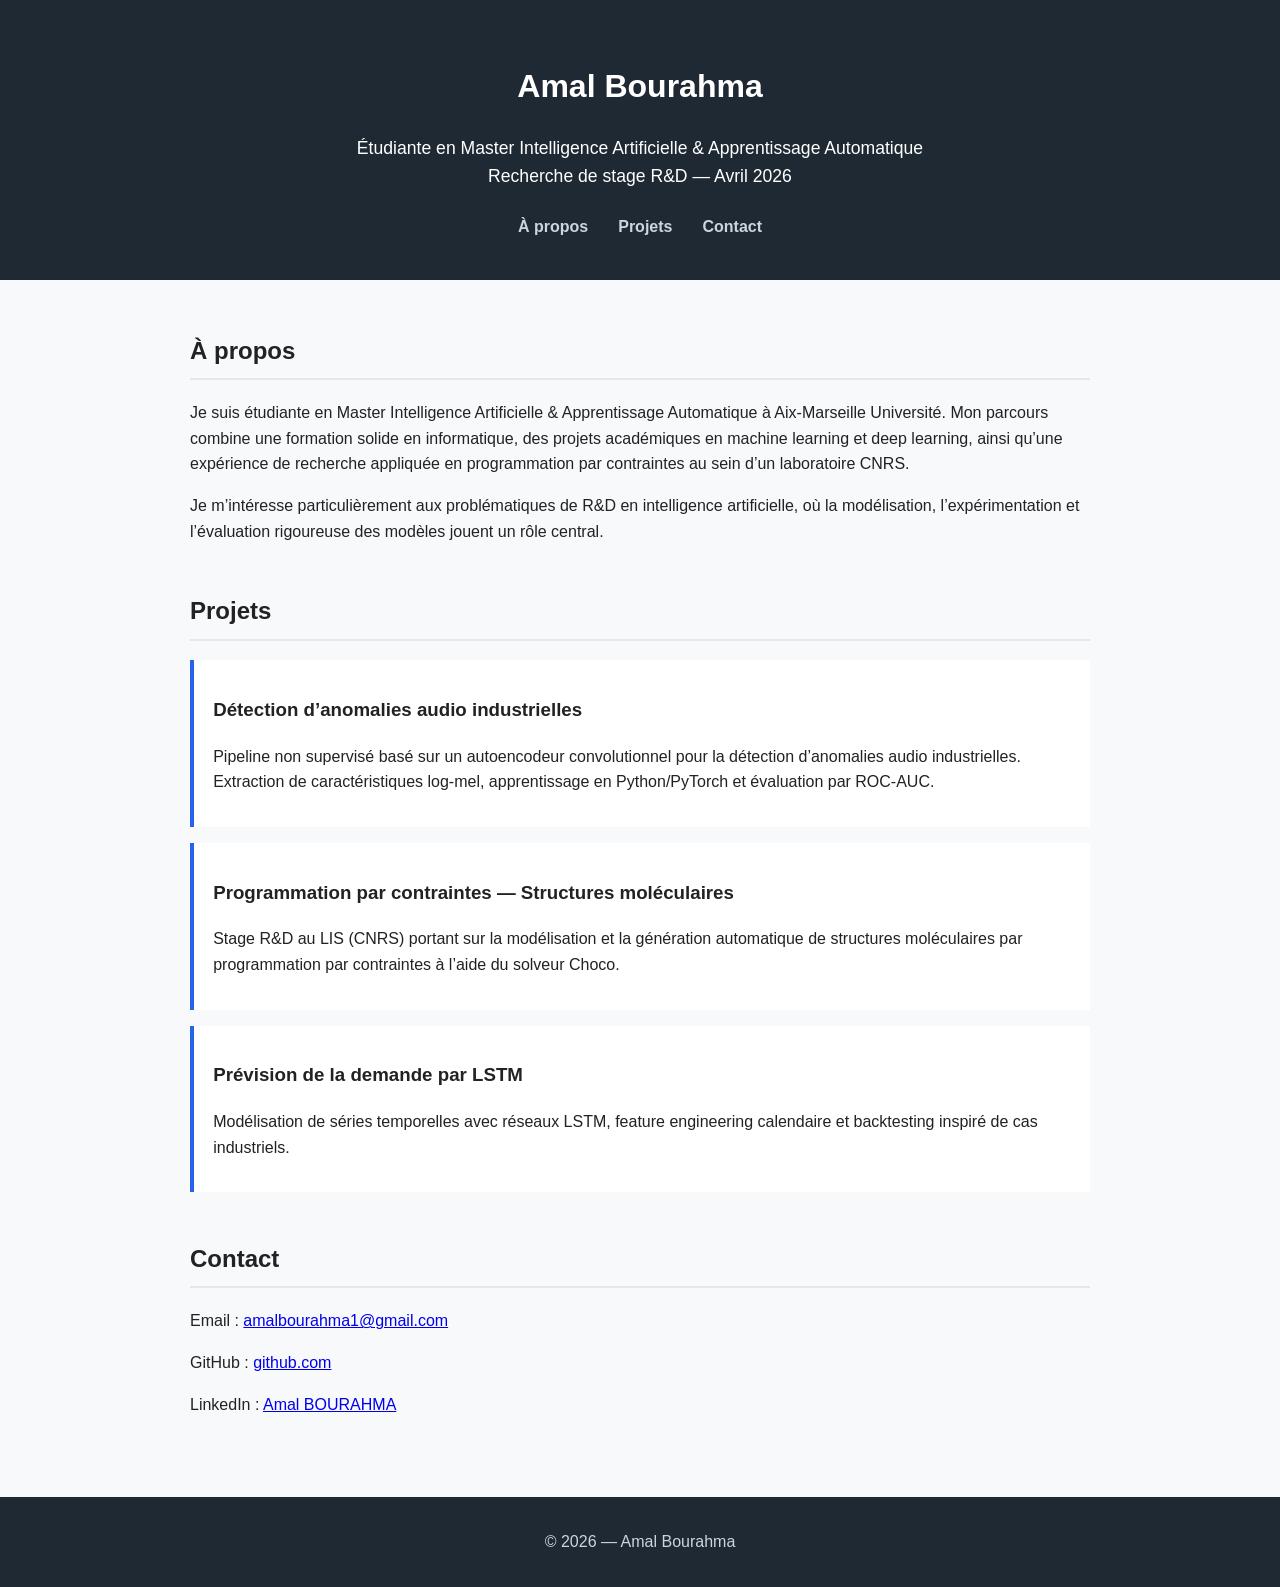
==== index.html @ f8d519c1 "s" ====
<!DOCTYPE html>
<html lang="fr">
<head>
  <meta charset="UTF-8">
  <title>Amal Bourahma — Portfolio IA</title>
  <meta name="viewport" content="width=device-width, initial-scale=1.0">
  <meta name="description" content="Portfolio IA — Machine Learning, Deep Learning, R&D">
  <link rel="stylesheet" href="style.css">
</head>

<body>
  <header>
    <h1>Amal Bourahma</h1>
    <p class="subtitle">
      Étudiante en Master Intelligence Artificielle & Apprentissage Automatique  
      <br>Recherche de stage R&D — Avril 2026
    </p>
    <nav>
      <a href="#about">À propos</a>
      <a href="#projects">Projets</a>
      <a href="#contact">Contact</a>
    </nav>
  </header>

  <main>
    <section id="about">
      <h2>À propos</h2>
      <p>
        Je suis étudiante en Master Intelligence Artificielle & Apprentissage Automatique à
        Aix-Marseille Université. Mon parcours combine une formation solide en informatique,
        des projets académiques en machine learning et deep learning, ainsi qu’une expérience
        de recherche appliquée en programmation par contraintes au sein d’un laboratoire CNRS.
      </p>
      <p>
        Je m’intéresse particulièrement aux problématiques de R&D en intelligence artificielle,
        où la modélisation, l’expérimentation et l’évaluation rigoureuse des modèles jouent un
        rôle central.
      </p>
    </section>

    <section id="projects">
      <h2>Projets</h2>

      <div class="project">
        <h3>Détection d’anomalies audio industrielles</h3>
        <p>
          Pipeline non supervisé basé sur un autoencodeur convolutionnel pour la détection
          d’anomalies audio industrielles. Extraction de caractéristiques log-mel,
          apprentissage en Python/PyTorch et évaluation par ROC-AUC.
        </p>
      </div>

      <div class="project">
        <h3>Programmation par contraintes — Structures moléculaires</h3>
        <p>
          Stage R&D au LIS (CNRS) portant sur la modélisation et la génération automatique
          de structures moléculaires par programmation par contraintes à l’aide du solveur Choco.
        </p>
      </div>

      <div class="project">
        <h3>Prévision de la demande par LSTM</h3>
        <p>
          Modélisation de séries temporelles avec réseaux LSTM, feature engineering calendaire
          et backtesting inspiré de cas industriels.
        </p>
      </div>
    </section>

    <section id="contact">
      <h2>Contact</h2>
      <p>Email : <a href="mailto:amalbourahma1@gmail.com">amalbourahma1@gmail.com</a></p>
      <p>GitHub : <a href="https://github.com/amalbrhm" target="_blank">github.com</a></p>
      <p>LinkedIn : <a href="https://www.linkedin.com/in/amal-b-8b94b9207/" target="_blank">Amal BOURAHMA</a></p>
    </section>
  </main>

  <footer>
    <p>© 2026 — Amal Bourahma</p>
  </footer>
</body>
</html>
---- style.css ----
body {
  font-family: Arial, Helvetica, sans-serif;
  margin: 0;
  background-color: #f8f9fb;
  color: #222;
  line-height: 1.6;
}

header {
  background-color: #1f2933;
  color: white;
  padding: 2.5rem 1rem;
  text-align: center;
}

.subtitle {
  font-size: 1.1rem;
  margin-top: 0.5rem;
}

nav {
  margin-top: 1.5rem;
}

nav a {
  color: #cbd5e1;
  margin: 0 0.8rem;
  text-decoration: none;
  font-weight: bold;
}

nav a:hover {
  color: white;
}

main {
  max-width: 900px;
  margin: auto;
  padding: 2rem 1rem;
}

section {
  margin-bottom: 3rem;
}

h2 {
  border-bottom: 2px solid #e5e7eb;
  padding-bottom: 0.5rem;
}

.project {
  background: white;
  padding: 1rem 1.2rem;
  margin-top: 1rem;
  border-left: 4px solid #2563eb;
}

footer {
  background-color: #1f2933;
  color: #cbd5e1;
  text-align: center;
  padding: 1rem;
}
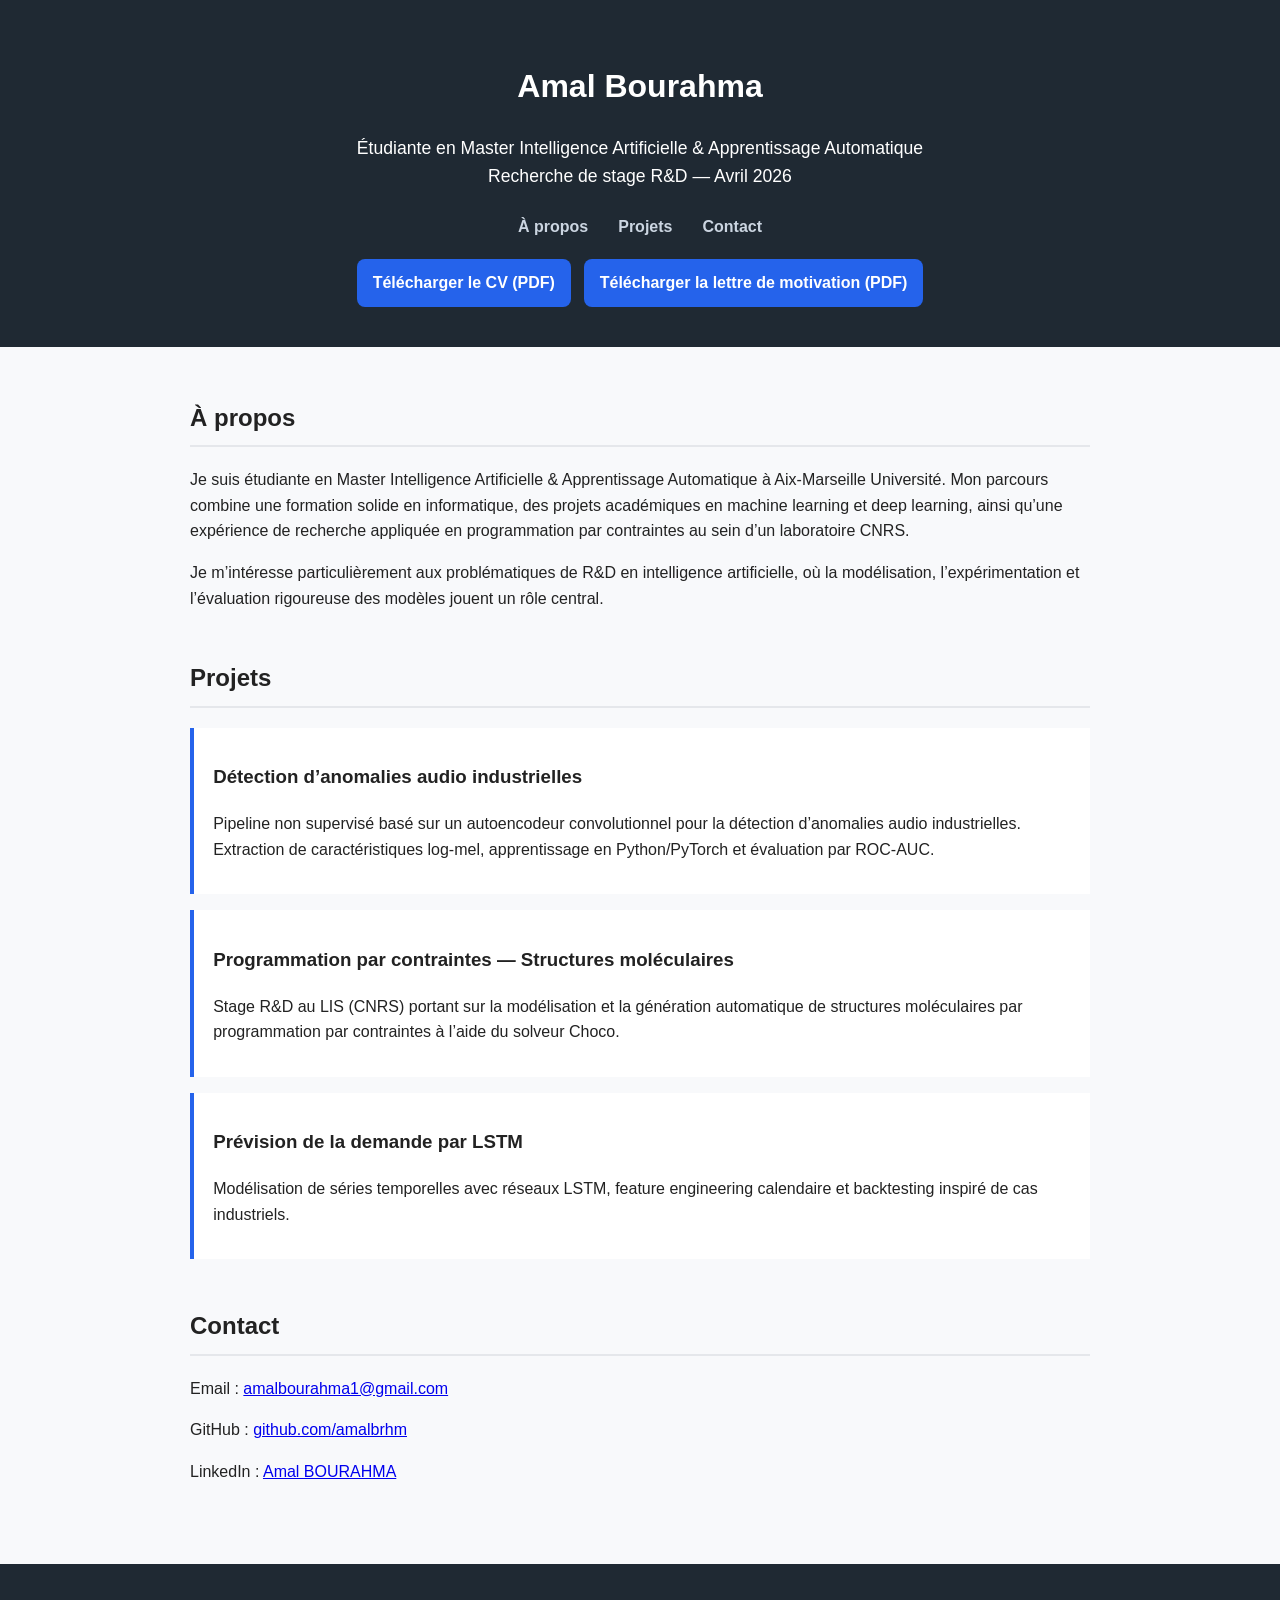
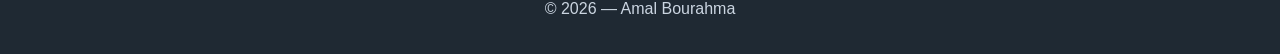
==== commit f7de6245: "commit 3" ====
--- a/index.html
+++ b/index.html
@@ -10,17 +10,28 @@
 
 <body>
   <header>
-    <h1>Amal Bourahma</h1>
-    <p class="subtitle">
-      Étudiante en Master Intelligence Artificielle & Apprentissage Automatique  
-      <br>Recherche de stage R&D — Avril 2026
-    </p>
-    <nav>
-      <a href="#about">À propos</a>
-      <a href="#projects">Projets</a>
-      <a href="#contact">Contact</a>
-    </nav>
-  </header>
+  <h1>Amal Bourahma</h1>
+  <p class="subtitle">
+    Étudiante en Master Intelligence Artificielle & Apprentissage Automatique
+    <br>Recherche de stage R&D — Avril 2026
+  </p>
+
+  <nav>
+    <a href="#about">À propos</a>
+    <a href="#projects">Projets</a>
+    <a href="#contact">Contact</a>
+  </nav>
+
+  <div class="header-buttons">
+    <a class="btn" href="assets/pdf/cv.pdf" target="_blank" rel="noopener">
+      Télécharger le CV (PDF)
+    </a>
+    <a class="btn" href="assets/pdf/lm.pdf" target="_blank" rel="noopener">
+      Télécharger la lettre de motivation (PDF)
+    </a>
+  </div>
+</header>
+
 
   <main>
     <section id="about">
@@ -70,7 +81,7 @@
     <section id="contact">
       <h2>Contact</h2>
       <p>Email : <a href="mailto:amalbourahma1@gmail.com">amalbourahma1@gmail.com</a></p>
-      <p>GitHub : <a href="https://github.com/amalbrhm" target="_blank">github.com</a></p>
+      <p>GitHub : <a href="https://github.com/amalbrhm" target="_blank" rel="noopener">github.com/amalbrhm</a></p>
       <p>LinkedIn : <a href="https://www.linkedin.com/in/amal-b-8b94b9207/" target="_blank">Amal BOURAHMA</a></p>
     </section>
   </main>
--- a/style.css
+++ b/style.css
@@ -61,3 +61,27 @@
   text-align: center;
   padding: 1rem;
 }
+.links {
+  margin-top: 1.2rem;
+}
+
+.btn {
+  display: inline-block;
+  padding: 0.7rem 1rem;
+  border-radius: 8px;
+  background: #2563eb;
+  color: white;
+  text-decoration: none;
+  font-weight: bold;
+}
+
+.btn:hover {
+  opacity: 0.9;
+}
+.header-buttons {
+  margin-top: 1.2rem;
+  display: flex;
+  gap: 0.8rem;
+  justify-content: center;
+  flex-wrap: wrap;
+}
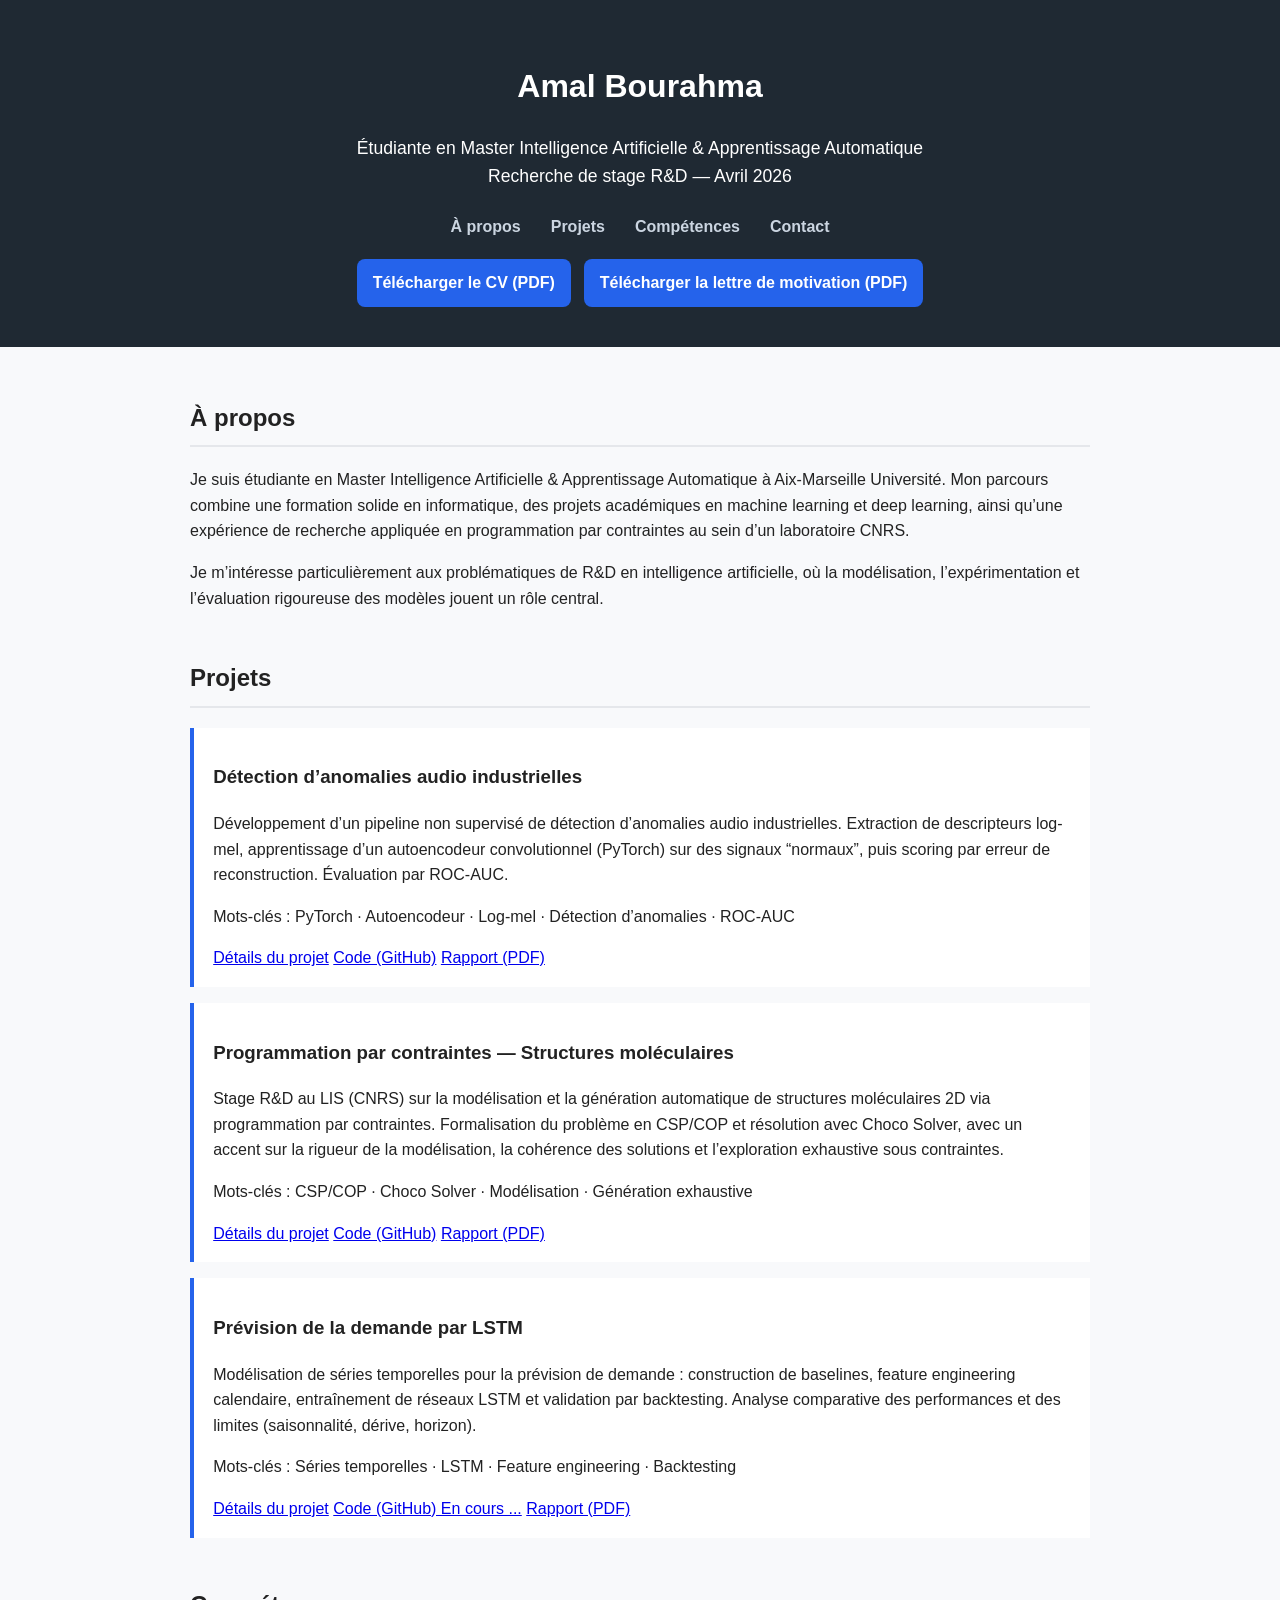
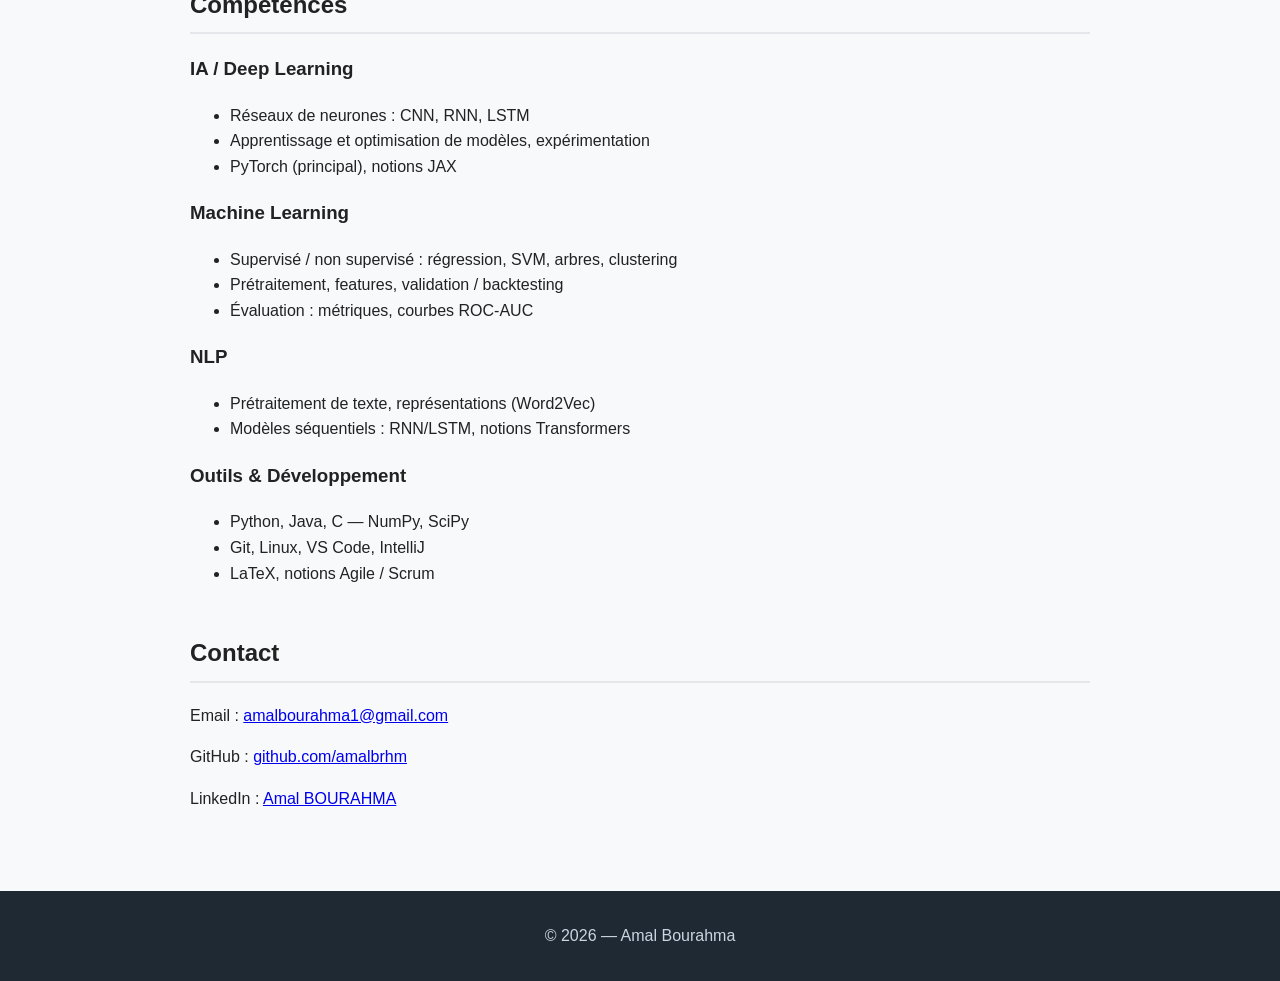
==== commit 214b7e53: "links" ====
--- a/index.html
+++ b/index.html
@@ -19,14 +19,16 @@
   <nav>
     <a href="#about">À propos</a>
     <a href="#projects">Projets</a>
+    <a href="#skills">Compétences</a>
+
     <a href="#contact">Contact</a>
   </nav>
 
   <div class="header-buttons">
-    <a class="btn" href="assets/pdf/cv.pdf" target="_blank" rel="noopener">
+    <a class="btn" href="assets/pdf/cv_amal_bourahma_stage_ds_dl2026.pdf" target="_blank" rel="noopener">
       Télécharger le CV (PDF)
     </a>
-    <a class="btn" href="assets/pdf/lm.pdf" target="_blank" rel="noopener">
+    <a class="btn" href="assets/pdf/lettre_motivation_amal_bourahma_2026.pdf" target="_blank" rel="noopener">
       Télécharger la lettre de motivation (PDF)
     </a>
   </div>
@@ -55,28 +57,94 @@
       <div class="project">
         <h3>Détection d’anomalies audio industrielles</h3>
         <p>
-          Pipeline non supervisé basé sur un autoencodeur convolutionnel pour la détection
-          d’anomalies audio industrielles. Extraction de caractéristiques log-mel,
-          apprentissage en Python/PyTorch et évaluation par ROC-AUC.
-        </p>
+  Développement d’un pipeline non supervisé de détection d’anomalies audio industrielles.
+  Extraction de descripteurs log-mel, apprentissage d’un autoencodeur convolutionnel (PyTorch)
+  sur des signaux “normaux”, puis scoring par erreur de reconstruction. Évaluation par ROC-AUC.
+</p>
+<p class="tags">Mots-clés : PyTorch · Autoencodeur · Log-mel · Détection d’anomalies · ROC-AUC</p>
+<div class="project-links">
+  <a href="projects/projet_multimodal.html">Détails du projet</a>
+  <a href="https://github.com/amalbrhm/multimodal-anomaly-detection" target="_blank" rel="noopener">Code (GitHub)</a>
+  <a href="https://www.overleaf.com/read/rvcsycgckyxb#dc25bc" target="_blank" rel="noopener">Rapport (PDF)</a>
+</div>
+
       </div>
 
       <div class="project">
         <h3>Programmation par contraintes — Structures moléculaires</h3>
         <p>
-          Stage R&D au LIS (CNRS) portant sur la modélisation et la génération automatique
-          de structures moléculaires par programmation par contraintes à l’aide du solveur Choco.
-        </p>
+  Stage R&D au LIS (CNRS) sur la modélisation et la génération automatique de structures
+  moléculaires 2D via programmation par contraintes. Formalisation du problème en CSP/COP
+  et résolution avec Choco Solver, avec un accent sur la rigueur de la modélisation, la
+  cohérence des solutions et l’exploration exhaustive sous contraintes.
+</p>
+<p class="tags">Mots-clés : CSP/COP · Choco Solver · Modélisation · Génération exhaustive</p>
+<div class="project-links">
+    <a href="projects/projet_csp.html">Détails du projet</a>
+
+  <a href="https://github.com/amalbrhm/BenzAI-f" target="_blank" rel="noopener">Code (GitHub)</a>
+  <a href="https://www.overleaf.com/read/nwcvvfptnrbj#a7da92" target="_blank" rel="noopener">Rapport (PDF)</a>
+</div>
+
       </div>
 
       <div class="project">
         <h3>Prévision de la demande par LSTM</h3>
         <p>
-          Modélisation de séries temporelles avec réseaux LSTM, feature engineering calendaire
-          et backtesting inspiré de cas industriels.
-        </p>
+  Modélisation de séries temporelles pour la prévision de demande : construction de baselines,
+  feature engineering calendaire, entraînement de réseaux LSTM et validation par backtesting.
+  Analyse comparative des performances et des limites (saisonnalité, dérive, horizon).
+</p>
+<p class="tags">Mots-clés : Séries temporelles · LSTM · Feature engineering · Backtesting</p>
+<div class="project-links">
+    <a href="projects/projet_lstm.html">Détails du projet</a>
+
+  <a href="https://github.com/amalbrhm/" target="_blank" rel="noopener">Code (GitHub) En cours ...</a>
+  <a href="https://www.overleaf.com/read/kbtsdfpwsgdy#facf21" target="_blank" rel="noopener">Rapport (PDF)</a>
+</div>
+
       </div>
     </section>
+<section id="skills">
+  <h2>Compétences</h2>
+
+  <div class="skills-grid">
+    <div class="skill-card">
+      <h3>IA / Deep Learning</h3>
+      <ul>
+        <li>Réseaux de neurones : CNN, RNN, LSTM</li>
+        <li>Apprentissage et optimisation de modèles, expérimentation</li>
+        <li>PyTorch (principal), notions JAX</li>
+      </ul>
+    </div>
+
+    <div class="skill-card">
+      <h3>Machine Learning</h3>
+      <ul>
+        <li>Supervisé / non supervisé : régression, SVM, arbres, clustering</li>
+        <li>Prétraitement, features, validation / backtesting</li>
+        <li>Évaluation : métriques, courbes ROC-AUC</li>
+      </ul>
+    </div>
+
+    <div class="skill-card">
+      <h3>NLP</h3>
+      <ul>
+        <li>Prétraitement de texte, représentations (Word2Vec)</li>
+        <li>Modèles séquentiels : RNN/LSTM, notions Transformers</li>
+      </ul>
+    </div>
+
+    <div class="skill-card">
+      <h3>Outils & Développement</h3>
+      <ul>
+        <li>Python, Java, C — NumPy, SciPy</li>
+        <li>Git, Linux, VS Code, IntelliJ</li>
+        <li>LaTeX, notions Agile / Scrum</li>
+      </ul>
+    </div>
+  </div>
+</section>
 
     <section id="contact">
       <h2>Contact</h2>
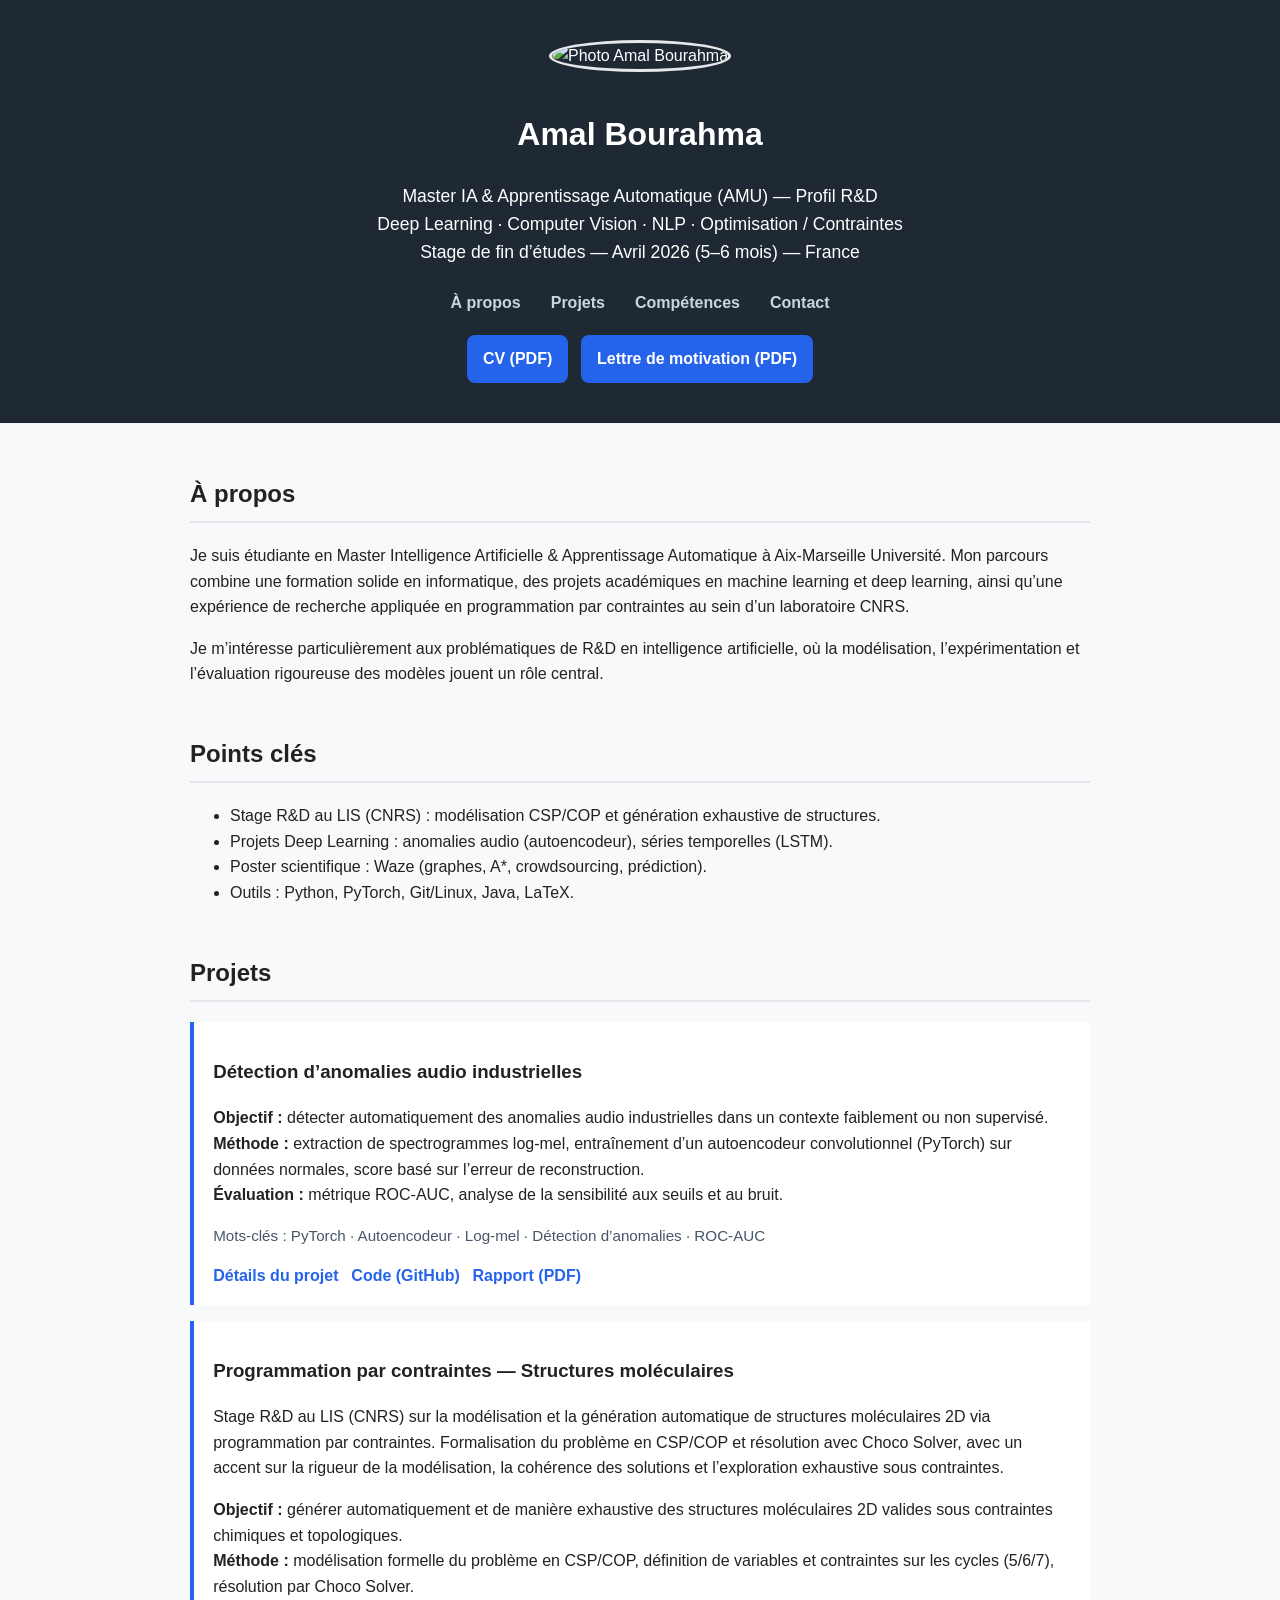
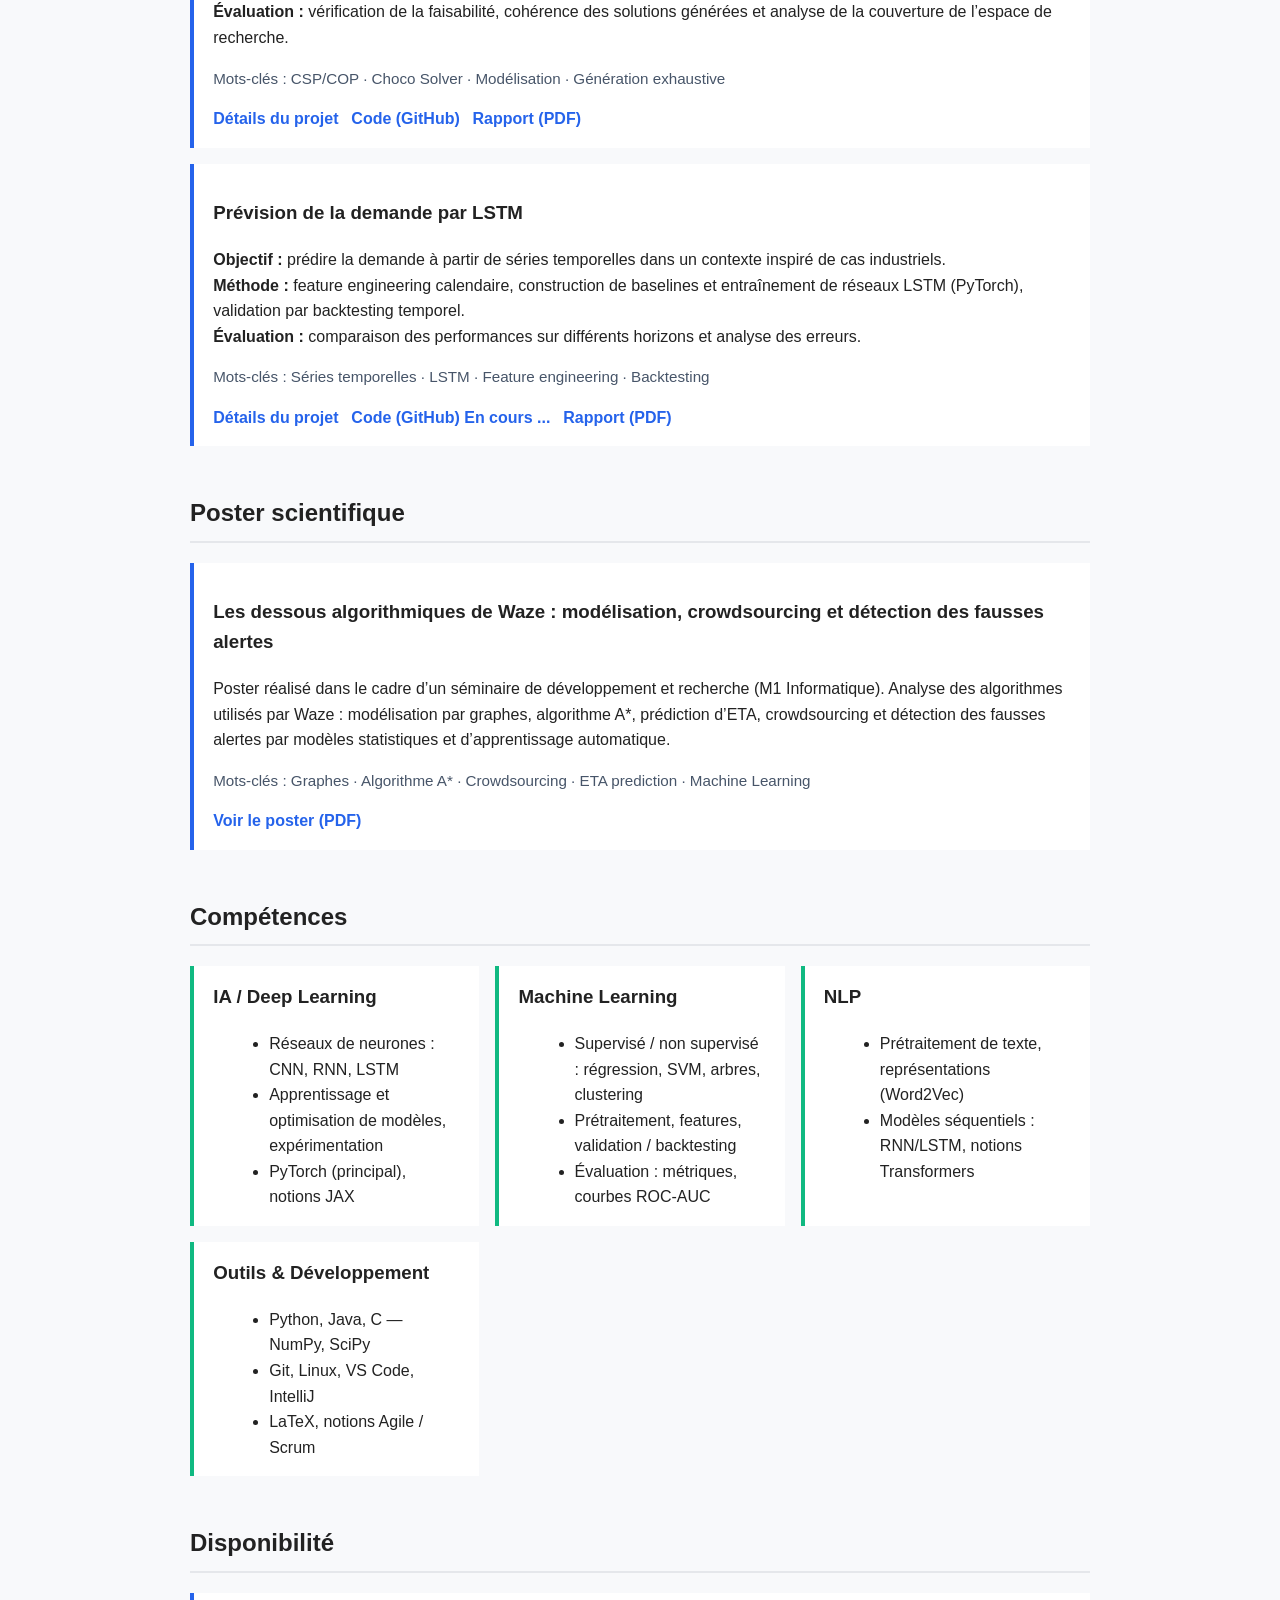
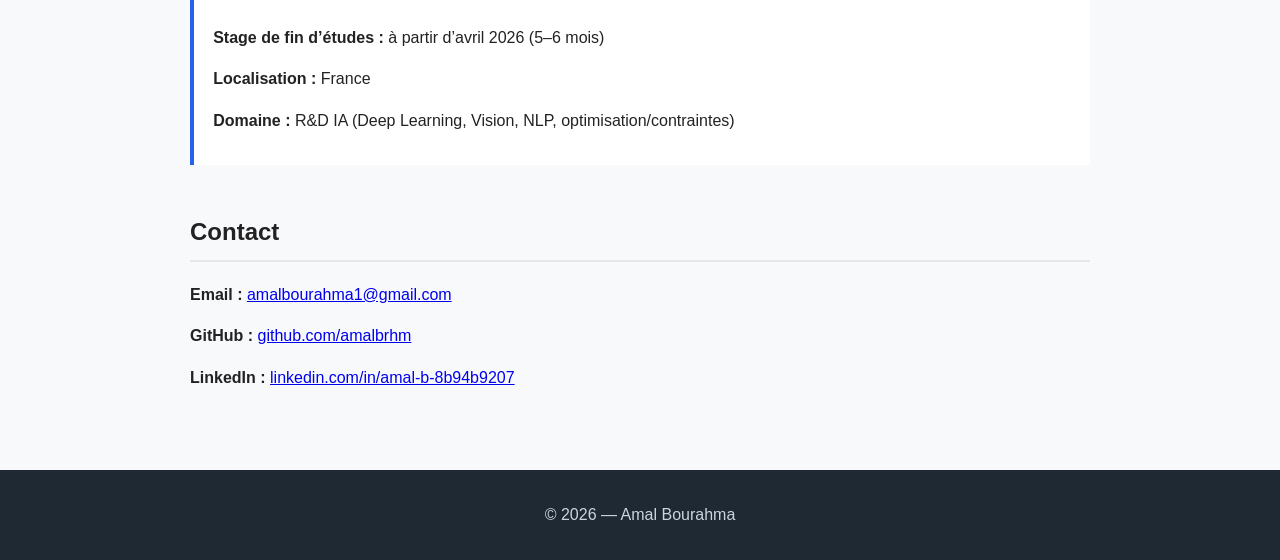
==== commit 952427d8: "cv" ====
--- a/index.html
+++ b/index.html
@@ -9,12 +9,17 @@
 </head>
 
 <body>
-  <header>
+ <header class="header-profile">
+  <img src="assets/images/profil.jpg" alt="Photo Amal Bourahma" class="profile-photo">
+
   <h1>Amal Bourahma</h1>
   <p class="subtitle">
-    Étudiante en Master Intelligence Artificielle & Apprentissage Automatique
-    <br>Recherche de stage R&D — Avril 2026
-  </p>
+  Master IA & Apprentissage Automatique (AMU) — Profil R&D
+  <br>Deep Learning · Computer Vision · NLP · Optimisation / Contraintes
+  <br>Stage de fin d’études — Avril 2026 (5–6 mois) — France
+</p>
+
+
 
   <nav>
     <a href="#about">À propos</a>
@@ -25,12 +30,9 @@
   </nav>
 
   <div class="header-buttons">
-    <a class="btn" href="assets/pdf/cv_amal_bourahma_stage_ds_dl2026.pdf" target="_blank" rel="noopener">
-      Télécharger le CV (PDF)
-    </a>
-    <a class="btn" href="assets/pdf/lettre_motivation_amal_bourahma_2026.pdf" target="_blank" rel="noopener">
-      Télécharger la lettre de motivation (PDF)
-    </a>
+    <a class="btn" href="assets/pdf/cv_stage_2026_ds_dl__v4.pdf" target="_blank" rel="noopener">CV (PDF)</a>
+<a class="btn btn-secondary" href="assets/pdf/lm stage 2.pdf" target="_blank" rel="noopener">Lettre de motivation (PDF)</a>
+
   </div>
 </header>
 
@@ -50,6 +52,15 @@
         rôle central.
       </p>
     </section>
+<section id="highlights">
+  <h2>Points clés</h2>
+  <ul class="highlights">
+    <li>Stage R&D au LIS (CNRS) : modélisation CSP/COP et génération exhaustive de structures.</li>
+    <li>Projets Deep Learning : anomalies audio (autoencodeur), séries temporelles (LSTM).</li>
+    <li>Poster scientifique : Waze (graphes, A*, crowdsourcing, prédiction).</li>
+    <li>Outils : Python, PyTorch, Git/Linux, Java, LaTeX.</li>
+  </ul>
+</section>
 
     <section id="projects">
       <h2>Projets</h2>
@@ -57,15 +68,22 @@
       <div class="project">
         <h3>Détection d’anomalies audio industrielles</h3>
         <p>
-  Développement d’un pipeline non supervisé de détection d’anomalies audio industrielles.
-  Extraction de descripteurs log-mel, apprentissage d’un autoencodeur convolutionnel (PyTorch)
-  sur des signaux “normaux”, puis scoring par erreur de reconstruction. Évaluation par ROC-AUC.
-</p>
+  <strong>Objectif :</strong> détecter automatiquement des anomalies audio industrielles
+  dans un contexte faiblement ou non supervisé.<br>
+
+  <strong>Méthode :</strong> extraction de spectrogrammes log-mel, entraînement d’un
+  autoencodeur convolutionnel (PyTorch) sur données normales, score basé sur l’erreur
+  de reconstruction.<br>
+
+  <strong>Évaluation :</strong> métrique ROC-AUC, analyse de la sensibilité aux seuils
+  et au bruit.
+</p>
+
 <p class="tags">Mots-clés : PyTorch · Autoencodeur · Log-mel · Détection d’anomalies · ROC-AUC</p>
 <div class="project-links">
   <a href="projects/projet_multimodal.html">Détails du projet</a>
   <a href="https://github.com/amalbrhm/multimodal-anomaly-detection" target="_blank" rel="noopener">Code (GitHub)</a>
-  <a href="https://www.overleaf.com/read/rvcsycgckyxb#dc25bc" target="_blank" rel="noopener">Rapport (PDF)</a>
+  <a href="https://drive.google.com/file/d/1KlZBvgVR-1ZFK914daSzmTL-jsqXUSq6/view?usp=sharing" target="_blank" rel="noopener">Rapport (PDF)</a>
 </div>
 
       </div>
@@ -77,13 +95,23 @@
   moléculaires 2D via programmation par contraintes. Formalisation du problème en CSP/COP
   et résolution avec Choco Solver, avec un accent sur la rigueur de la modélisation, la
   cohérence des solutions et l’exploration exhaustive sous contraintes.
-</p>
+</p><p>
+  <strong>Objectif :</strong> générer automatiquement et de manière exhaustive des
+  structures moléculaires 2D valides sous contraintes chimiques et topologiques.<br>
+
+  <strong>Méthode :</strong> modélisation formelle du problème en CSP/COP, définition
+  de variables et contraintes sur les cycles (5/6/7), résolution par Choco Solver.<br>
+
+  <strong>Évaluation :</strong> vérification de la faisabilité, cohérence des solutions
+  générées et analyse de la couverture de l’espace de recherche.
+</p>
+
 <p class="tags">Mots-clés : CSP/COP · Choco Solver · Modélisation · Génération exhaustive</p>
 <div class="project-links">
     <a href="projects/projet_csp.html">Détails du projet</a>
 
   <a href="https://github.com/amalbrhm/BenzAI-f" target="_blank" rel="noopener">Code (GitHub)</a>
-  <a href="https://www.overleaf.com/read/nwcvvfptnrbj#a7da92" target="_blank" rel="noopener">Rapport (PDF)</a>
+  <a href="https://drive.google.com/file/d/1UQs96694G3Wn0slqz9IeNoIM0jZjHAMF/view?usp=sharing" target="_blank" rel="noopener">Rapport (PDF)</a>
 </div>
 
       </div>
@@ -91,20 +119,54 @@
       <div class="project">
         <h3>Prévision de la demande par LSTM</h3>
         <p>
-  Modélisation de séries temporelles pour la prévision de demande : construction de baselines,
-  feature engineering calendaire, entraînement de réseaux LSTM et validation par backtesting.
-  Analyse comparative des performances et des limites (saisonnalité, dérive, horizon).
-</p>
+  <strong>Objectif :</strong> prédire la demande à partir de séries temporelles dans un
+  contexte inspiré de cas industriels.<br>
+
+  <strong>Méthode :</strong> feature engineering calendaire, construction de baselines
+  et entraînement de réseaux LSTM (PyTorch), validation par backtesting temporel.<br>
+
+  <strong>Évaluation :</strong> comparaison des performances sur différents horizons
+  et analyse des erreurs.
+</p>
+
 <p class="tags">Mots-clés : Séries temporelles · LSTM · Feature engineering · Backtesting</p>
 <div class="project-links">
     <a href="projects/projet_lstm.html">Détails du projet</a>
 
   <a href="https://github.com/amalbrhm/" target="_blank" rel="noopener">Code (GitHub) En cours ...</a>
-  <a href="https://www.overleaf.com/read/kbtsdfpwsgdy#facf21" target="_blank" rel="noopener">Rapport (PDF)</a>
+  <a href="https://drive.google.com/file/d/15ZRWC5jr1GNd46L-eH561kUl7MY73rgl/view?usp=sharing" target="_blank" rel="noopener">Rapport (PDF)</a>
 </div>
 
       </div>
     </section>
+
+    <section id="poster">
+  <h2>Poster scientifique</h2>
+
+  <div class="project">
+    <h3>
+      Les dessous algorithmiques de Waze : modélisation, crowdsourcing et détection des fausses alertes
+    </h3>
+
+    <p>
+      Poster réalisé dans le cadre d’un séminaire de développement et recherche (M1 Informatique).
+      Analyse des algorithmes utilisés par Waze : modélisation par graphes, algorithme A*,
+      prédiction d’ETA, crowdsourcing et détection des fausses alertes par modèles statistiques
+      et d’apprentissage automatique.
+    </p>
+
+    <p class="tags">
+      Mots-clés : Graphes · Algorithme A* · Crowdsourcing · ETA prediction · Machine Learning
+    </p>
+
+    <div class="project-links">
+      <a href="https://drive.google.com/file/d/1ioYHFy93BedZ5NgJM9hEmuN_VBteUSVt/view?usp=sharing" target="_blank" rel="noopener">
+        Voir le poster (PDF)
+      </a>
+    </div>
+  </div>
+</section>
+
 <section id="skills">
   <h2>Compétences</h2>
 
@@ -145,13 +207,22 @@
     </div>
   </div>
 </section>
+<section id="availability">
+  <h2>Disponibilité</h2>
+  <div class="project">
+    <p><strong>Stage de fin d’études :</strong> à partir d’avril 2026 (5–6 mois)</p>
+    <p><strong>Localisation :</strong> France</p>
+    <p><strong>Domaine :</strong> R&D IA (Deep Learning, Vision, NLP, optimisation/contraintes)</p>
+  </div>
+</section>
 
     <section id="contact">
-      <h2>Contact</h2>
-      <p>Email : <a href="mailto:amalbourahma1@gmail.com">amalbourahma1@gmail.com</a></p>
-      <p>GitHub : <a href="https://github.com/amalbrhm" target="_blank" rel="noopener">github.com/amalbrhm</a></p>
-      <p>LinkedIn : <a href="https://www.linkedin.com/in/amal-b-8b94b9207/" target="_blank">Amal BOURAHMA</a></p>
-    </section>
+  <h2>Contact</h2>
+  <p><strong>Email :</strong> <a href="mailto:amalbourahma1@gmail.com">amalbourahma1@gmail.com</a></p>
+  <p><strong>GitHub :</strong> <a href="https://github.com/amalbrhm" target="_blank" rel="noopener">github.com/amalbrhm</a></p>
+  <p><strong>LinkedIn :</strong> <a href="https://www.linkedin.com/in/amal-b-8b94b9207/" target="_blank" rel="noopener">linkedin.com/in/amal-b-8b94b9207</a></p>
+</section>
+
   </main>
 
   <footer>
--- a/style.css
+++ b/style.css
@@ -85,3 +85,57 @@
   justify-content: center;
   flex-wrap: wrap;
 }
+.skills-grid {
+  display: grid;
+  grid-template-columns: repeat(auto-fit, minmax(230px, 1fr));
+  gap: 1rem;
+  margin-top: 1rem;
+}
+
+.skill-card {
+  background: white;
+  padding: 1rem 1.2rem;
+  border-left: 4px solid #10b981;
+}
+
+.skill-card h3 {
+  margin-top: 0;
+}
+
+.skill-card ul {
+  margin: 0.5rem 0 0 1rem;
+}
+
+.tags {
+  margin-top: 0.6rem;
+  color: #475569;
+  font-size: 0.95rem;
+}
+.project-links {
+  margin-top: 0.8rem;
+  display: flex;
+  gap: 0.8rem;
+  flex-wrap: wrap;
+}
+
+.project-links a {
+  text-decoration: none;
+  font-weight: bold;
+  color: #2563eb;
+}
+
+.project-links a:hover {
+  text-decoration: underline;
+}
+.header-profile {
+  text-align: center;
+}
+
+.profile-photo {
+  width: 70px;
+  height: 70px;
+  object-fit: cover;
+  border-radius: 50%;
+  margin-bottom: 1rem;
+  border: 3px solid #e5e7eb;
+}
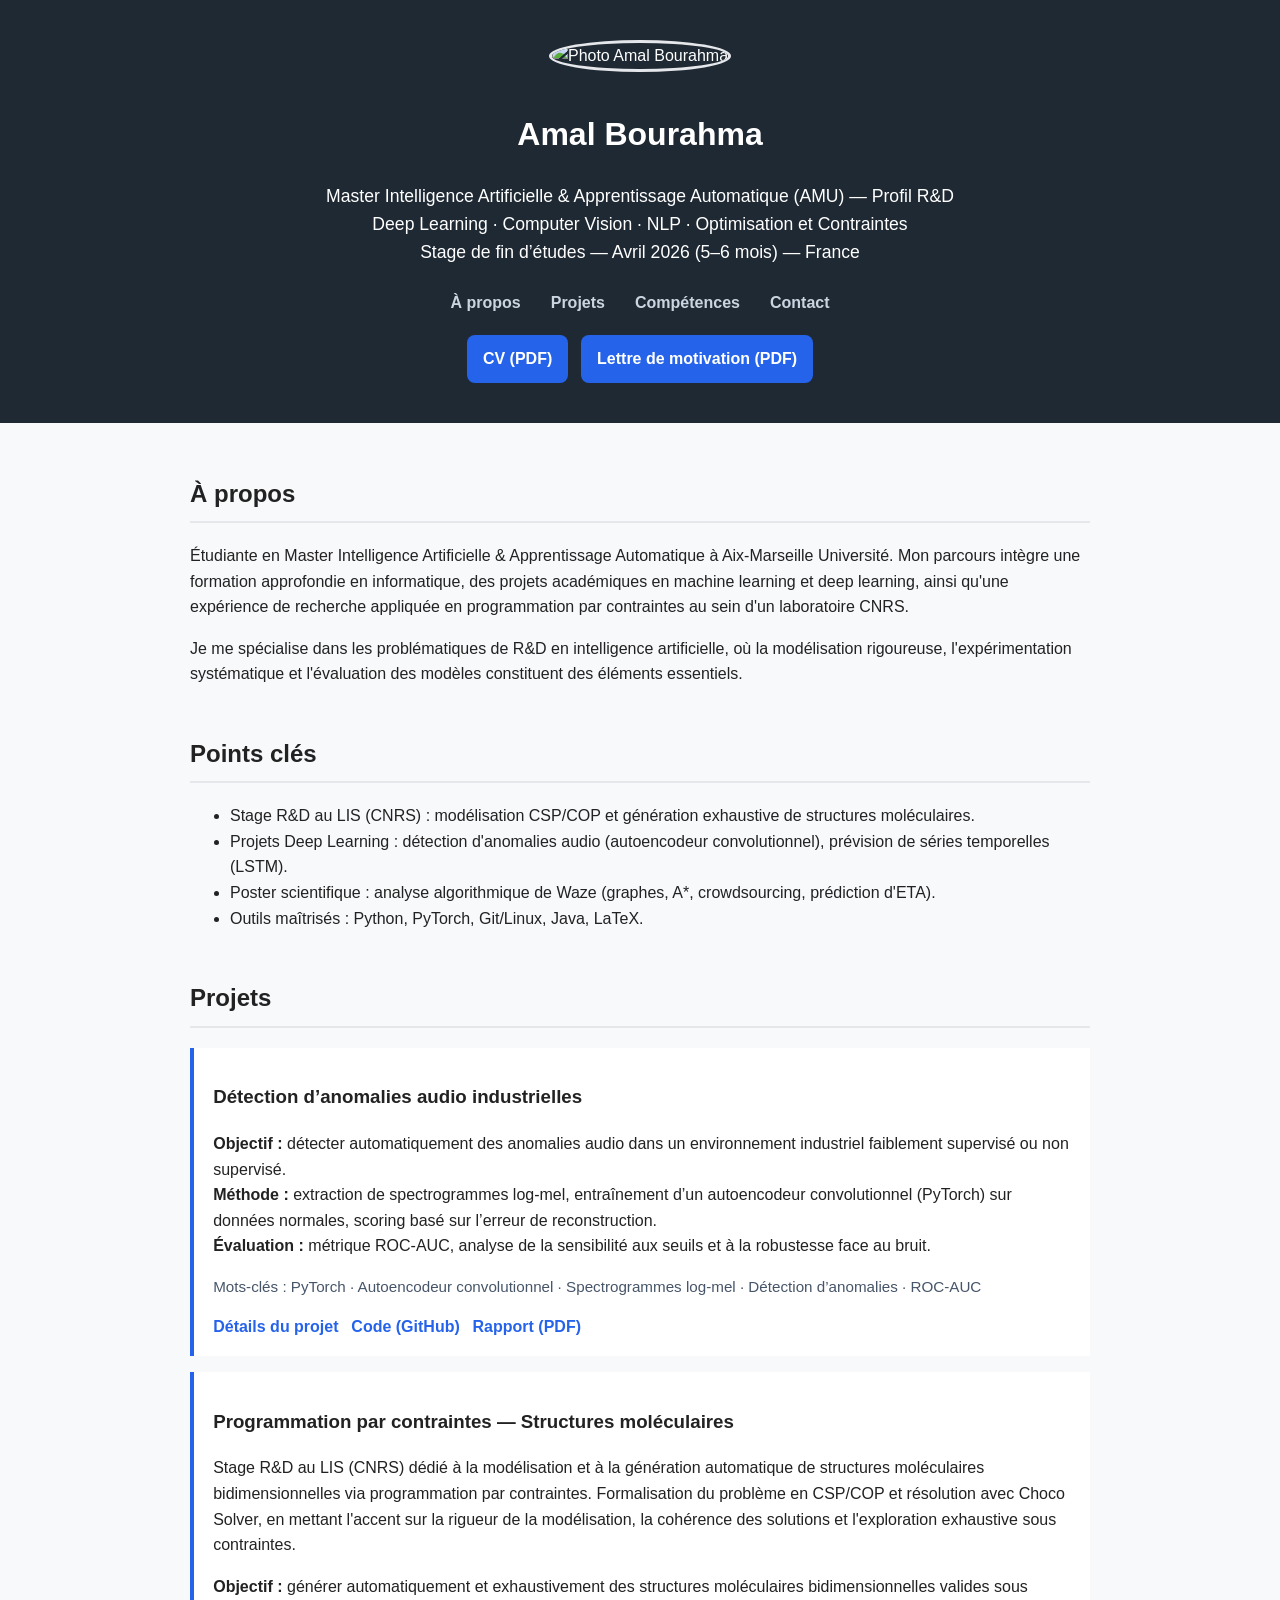
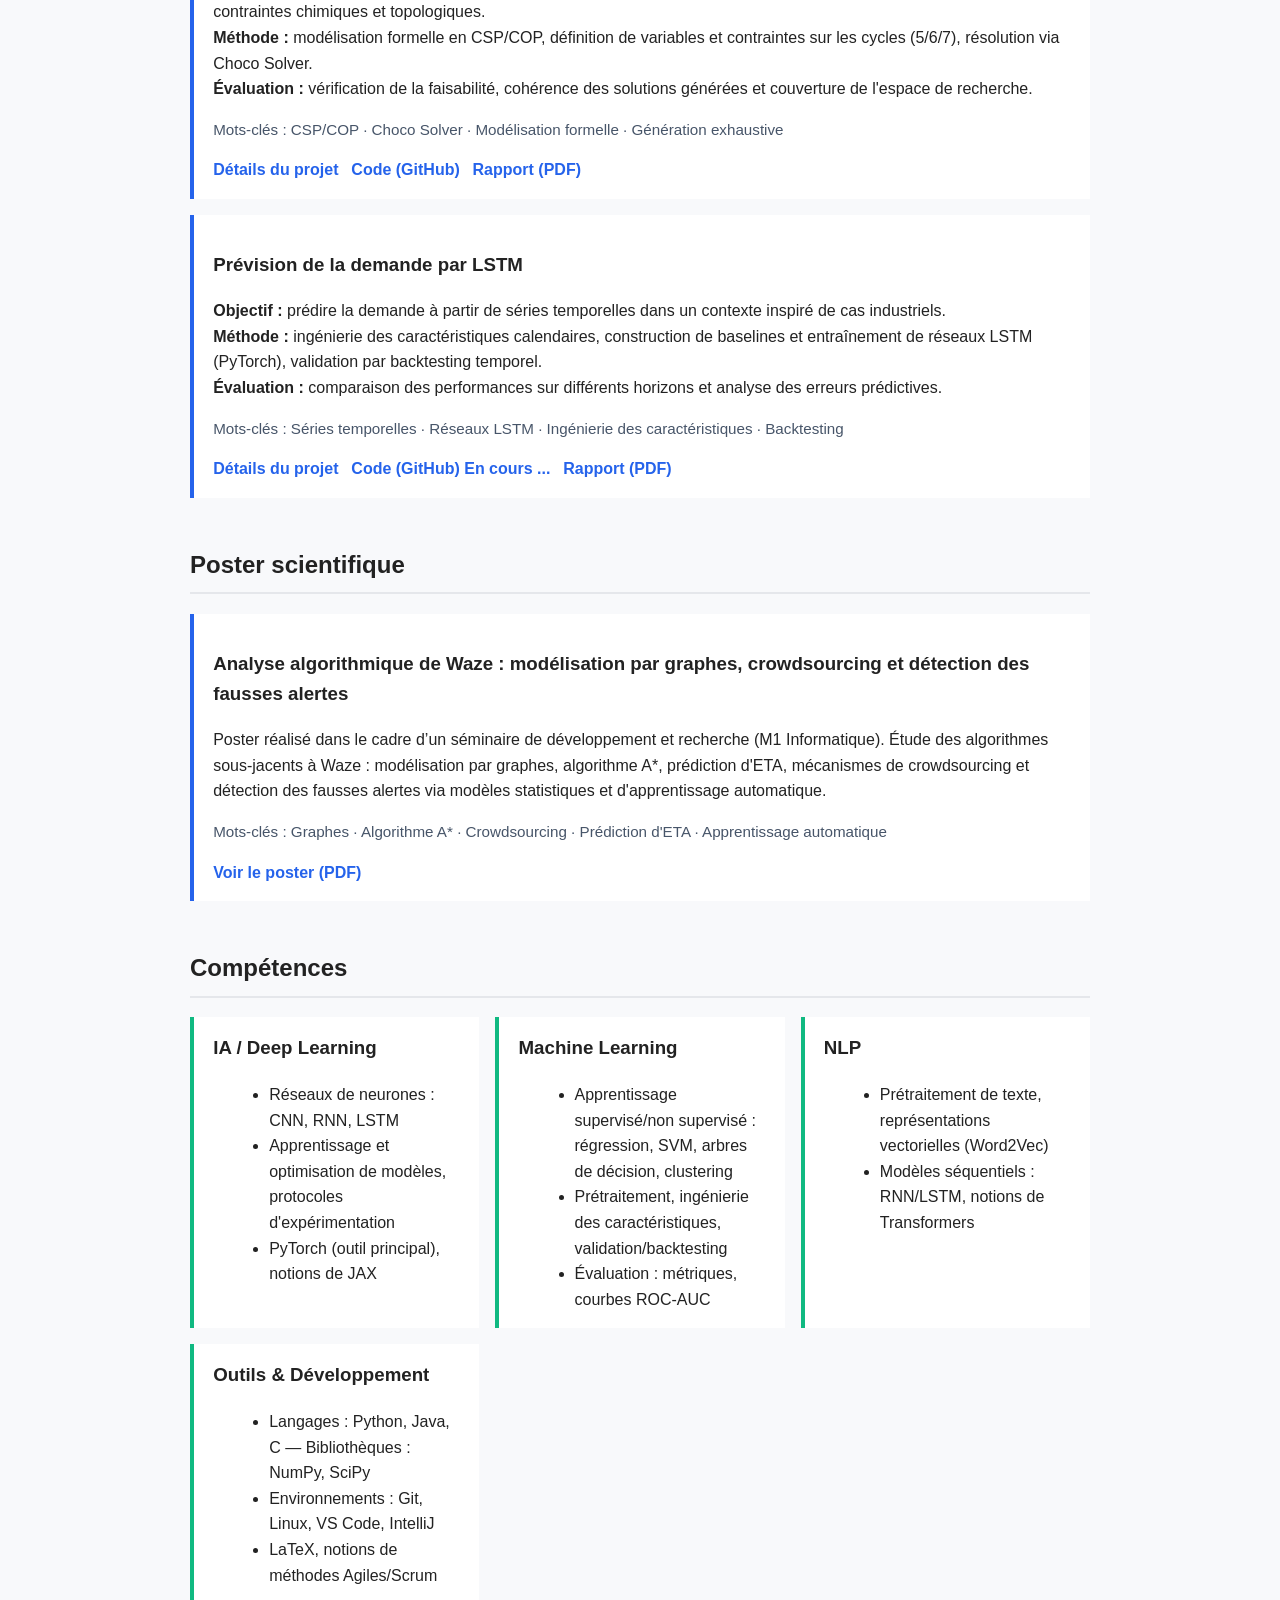
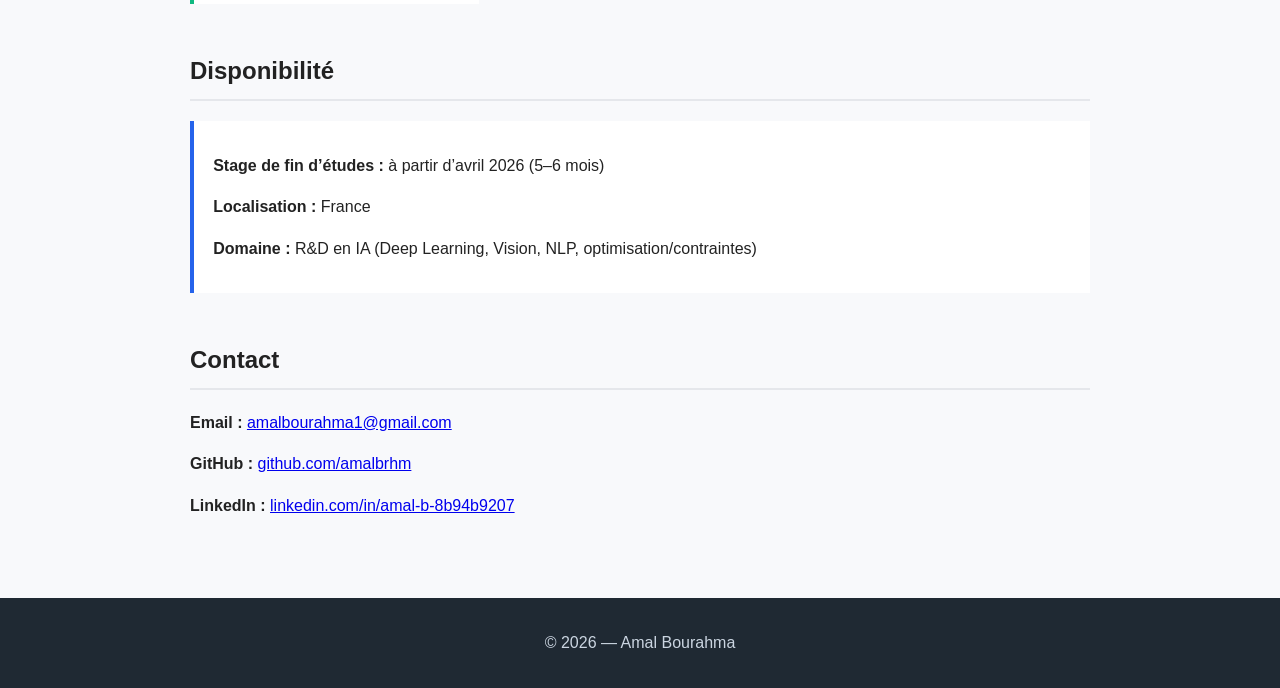
==== commit 0dad55f5: "comm" ====
--- a/index.html
+++ b/index.html
@@ -14,8 +14,8 @@
 
   <h1>Amal Bourahma</h1>
   <p class="subtitle">
-  Master IA & Apprentissage Automatique (AMU) — Profil R&D
-  <br>Deep Learning · Computer Vision · NLP · Optimisation / Contraintes
+  Master Intelligence Artificielle & Apprentissage Automatique (AMU) — Profil R&D
+  <br>Deep Learning · Computer Vision · NLP · Optimisation et Contraintes
   <br>Stage de fin d’études — Avril 2026 (5–6 mois) — France
 </p>
 
@@ -41,24 +41,24 @@
     <section id="about">
       <h2>À propos</h2>
       <p>
-        Je suis étudiante en Master Intelligence Artificielle & Apprentissage Automatique à
-        Aix-Marseille Université. Mon parcours combine une formation solide en informatique,
-        des projets académiques en machine learning et deep learning, ainsi qu’une expérience
-        de recherche appliquée en programmation par contraintes au sein d’un laboratoire CNRS.
+        Étudiante en Master Intelligence Artificielle & Apprentissage Automatique à
+        Aix-Marseille Université. Mon parcours intègre une formation approfondie en informatique,
+        des projets académiques en machine learning et deep learning, ainsi qu'une expérience
+        de recherche appliquée en programmation par contraintes au sein d'un laboratoire CNRS.
       </p>
       <p>
-        Je m’intéresse particulièrement aux problématiques de R&D en intelligence artificielle,
-        où la modélisation, l’expérimentation et l’évaluation rigoureuse des modèles jouent un
-        rôle central.
+        Je me spécialise dans les problématiques de R&D en intelligence artificielle,
+        où la modélisation rigoureuse, l'expérimentation systématique et l'évaluation
+        des modèles constituent des éléments essentiels.
       </p>
     </section>
 <section id="highlights">
   <h2>Points clés</h2>
   <ul class="highlights">
-    <li>Stage R&D au LIS (CNRS) : modélisation CSP/COP et génération exhaustive de structures.</li>
-    <li>Projets Deep Learning : anomalies audio (autoencodeur), séries temporelles (LSTM).</li>
-    <li>Poster scientifique : Waze (graphes, A*, crowdsourcing, prédiction).</li>
-    <li>Outils : Python, PyTorch, Git/Linux, Java, LaTeX.</li>
+    <li>Stage R&D au LIS (CNRS) : modélisation CSP/COP et génération exhaustive de structures moléculaires.</li>
+    <li>Projets Deep Learning : détection d'anomalies audio (autoencodeur convolutionnel), prévision de séries temporelles (LSTM).</li>
+    <li>Poster scientifique : analyse algorithmique de Waze (graphes, A*, crowdsourcing, prédiction d'ETA).</li>
+    <li>Outils maîtrisés : Python, PyTorch, Git/Linux, Java, LaTeX.</li>
   </ul>
 </section>
 
@@ -68,18 +68,18 @@
       <div class="project">
         <h3>Détection d’anomalies audio industrielles</h3>
         <p>
-  <strong>Objectif :</strong> détecter automatiquement des anomalies audio industrielles
-  dans un contexte faiblement ou non supervisé.<br>
+  <strong>Objectif :</strong> détecter automatiquement des anomalies audio dans un environnement
+  industriel faiblement supervisé ou non supervisé.<br>
 
   <strong>Méthode :</strong> extraction de spectrogrammes log-mel, entraînement d’un
-  autoencodeur convolutionnel (PyTorch) sur données normales, score basé sur l’erreur
+  autoencodeur convolutionnel (PyTorch) sur données normales, scoring basé sur l’erreur
   de reconstruction.<br>
 
   <strong>Évaluation :</strong> métrique ROC-AUC, analyse de la sensibilité aux seuils
-  et au bruit.
-</p>
-
-<p class="tags">Mots-clés : PyTorch · Autoencodeur · Log-mel · Détection d’anomalies · ROC-AUC</p>
+  et à la robustesse face au bruit.
+</p>
+
+<p class="tags">Mots-clés : PyTorch · Autoencodeur convolutionnel · Spectrogrammes log-mel · Détection d’anomalies · ROC-AUC</p>
 <div class="project-links">
   <a href="projects/projet_multimodal.html">Détails du projet</a>
   <a href="https://github.com/amalbrhm/multimodal-anomaly-detection" target="_blank" rel="noopener">Code (GitHub)</a>
@@ -91,22 +91,22 @@
       <div class="project">
         <h3>Programmation par contraintes — Structures moléculaires</h3>
         <p>
-  Stage R&D au LIS (CNRS) sur la modélisation et la génération automatique de structures
-  moléculaires 2D via programmation par contraintes. Formalisation du problème en CSP/COP
-  et résolution avec Choco Solver, avec un accent sur la rigueur de la modélisation, la
-  cohérence des solutions et l’exploration exhaustive sous contraintes.
+  Stage R&D au LIS (CNRS) dédié à la modélisation et à la génération automatique de structures
+  moléculaires bidimensionnelles via programmation par contraintes. Formalisation du problème
+  en CSP/COP et résolution avec Choco Solver, en mettant l'accent sur la rigueur de la modélisation,
+  la cohérence des solutions et l'exploration exhaustive sous contraintes.
 </p><p>
-  <strong>Objectif :</strong> générer automatiquement et de manière exhaustive des
-  structures moléculaires 2D valides sous contraintes chimiques et topologiques.<br>
-
-  <strong>Méthode :</strong> modélisation formelle du problème en CSP/COP, définition
-  de variables et contraintes sur les cycles (5/6/7), résolution par Choco Solver.<br>
+  <strong>Objectif :</strong> générer automatiquement et exhaustivement des
+  structures moléculaires bidimensionnelles valides sous contraintes chimiques et topologiques.<br>
+
+  <strong>Méthode :</strong> modélisation formelle en CSP/COP, définition
+  de variables et contraintes sur les cycles (5/6/7), résolution via Choco Solver.<br>
 
   <strong>Évaluation :</strong> vérification de la faisabilité, cohérence des solutions
-  générées et analyse de la couverture de l’espace de recherche.
-</p>
-
-<p class="tags">Mots-clés : CSP/COP · Choco Solver · Modélisation · Génération exhaustive</p>
+  générées et couverture de l'espace de recherche.
+</p>
+
+<p class="tags">Mots-clés : CSP/COP · Choco Solver · Modélisation formelle · Génération exhaustive</p>
 <div class="project-links">
     <a href="projects/projet_csp.html">Détails du projet</a>
 
@@ -122,14 +122,14 @@
   <strong>Objectif :</strong> prédire la demande à partir de séries temporelles dans un
   contexte inspiré de cas industriels.<br>
 
-  <strong>Méthode :</strong> feature engineering calendaire, construction de baselines
+  <strong>Méthode :</strong> ingénierie des caractéristiques calendaires, construction de baselines
   et entraînement de réseaux LSTM (PyTorch), validation par backtesting temporel.<br>
 
   <strong>Évaluation :</strong> comparaison des performances sur différents horizons
-  et analyse des erreurs.
-</p>
-
-<p class="tags">Mots-clés : Séries temporelles · LSTM · Feature engineering · Backtesting</p>
+  et analyse des erreurs prédictives.
+</p>
+
+<p class="tags">Mots-clés : Séries temporelles · Réseaux LSTM · Ingénierie des caractéristiques · Backtesting</p>
 <div class="project-links">
     <a href="projects/projet_lstm.html">Détails du projet</a>
 
@@ -145,18 +145,18 @@
 
   <div class="project">
     <h3>
-      Les dessous algorithmiques de Waze : modélisation, crowdsourcing et détection des fausses alertes
+      Analyse algorithmique de Waze : modélisation par graphes, crowdsourcing et détection des fausses alertes
     </h3>
 
     <p>
       Poster réalisé dans le cadre d’un séminaire de développement et recherche (M1 Informatique).
-      Analyse des algorithmes utilisés par Waze : modélisation par graphes, algorithme A*,
-      prédiction d’ETA, crowdsourcing et détection des fausses alertes par modèles statistiques
-      et d’apprentissage automatique.
+      Étude des algorithmes sous-jacents à Waze : modélisation par graphes, algorithme A*,
+      prédiction d'ETA, mécanismes de crowdsourcing et détection des fausses alertes via modèles
+      statistiques et d'apprentissage automatique.
     </p>
 
     <p class="tags">
-      Mots-clés : Graphes · Algorithme A* · Crowdsourcing · ETA prediction · Machine Learning
+      Mots-clés : Graphes · Algorithme A* · Crowdsourcing · Prédiction d'ETA · Apprentissage automatique
     </p>
 
     <div class="project-links">
@@ -175,16 +175,16 @@
       <h3>IA / Deep Learning</h3>
       <ul>
         <li>Réseaux de neurones : CNN, RNN, LSTM</li>
-        <li>Apprentissage et optimisation de modèles, expérimentation</li>
-        <li>PyTorch (principal), notions JAX</li>
+        <li>Apprentissage et optimisation de modèles, protocoles d'expérimentation</li>
+        <li>PyTorch (outil principal), notions de JAX</li>
       </ul>
     </div>
 
     <div class="skill-card">
       <h3>Machine Learning</h3>
       <ul>
-        <li>Supervisé / non supervisé : régression, SVM, arbres, clustering</li>
-        <li>Prétraitement, features, validation / backtesting</li>
+        <li>Apprentissage supervisé/non supervisé : régression, SVM, arbres de décision, clustering</li>
+        <li>Prétraitement, ingénierie des caractéristiques, validation/backtesting</li>
         <li>Évaluation : métriques, courbes ROC-AUC</li>
       </ul>
     </div>
@@ -192,17 +192,17 @@
     <div class="skill-card">
       <h3>NLP</h3>
       <ul>
-        <li>Prétraitement de texte, représentations (Word2Vec)</li>
-        <li>Modèles séquentiels : RNN/LSTM, notions Transformers</li>
+        <li>Prétraitement de texte, représentations vectorielles (Word2Vec)</li>
+        <li>Modèles séquentiels : RNN/LSTM, notions de Transformers</li>
       </ul>
     </div>
 
     <div class="skill-card">
       <h3>Outils & Développement</h3>
       <ul>
-        <li>Python, Java, C — NumPy, SciPy</li>
-        <li>Git, Linux, VS Code, IntelliJ</li>
-        <li>LaTeX, notions Agile / Scrum</li>
+        <li>Langages : Python, Java, C — Bibliothèques : NumPy, SciPy</li>
+        <li>Environnements : Git, Linux, VS Code, IntelliJ</li>
+        <li>LaTeX, notions de méthodes Agiles/Scrum</li>
       </ul>
     </div>
   </div>
@@ -212,7 +212,7 @@
   <div class="project">
     <p><strong>Stage de fin d’études :</strong> à partir d’avril 2026 (5–6 mois)</p>
     <p><strong>Localisation :</strong> France</p>
-    <p><strong>Domaine :</strong> R&D IA (Deep Learning, Vision, NLP, optimisation/contraintes)</p>
+    <p><strong>Domaine :</strong> R&D en IA (Deep Learning, Vision, NLP, optimisation/contraintes)</p>
   </div>
 </section>
 
